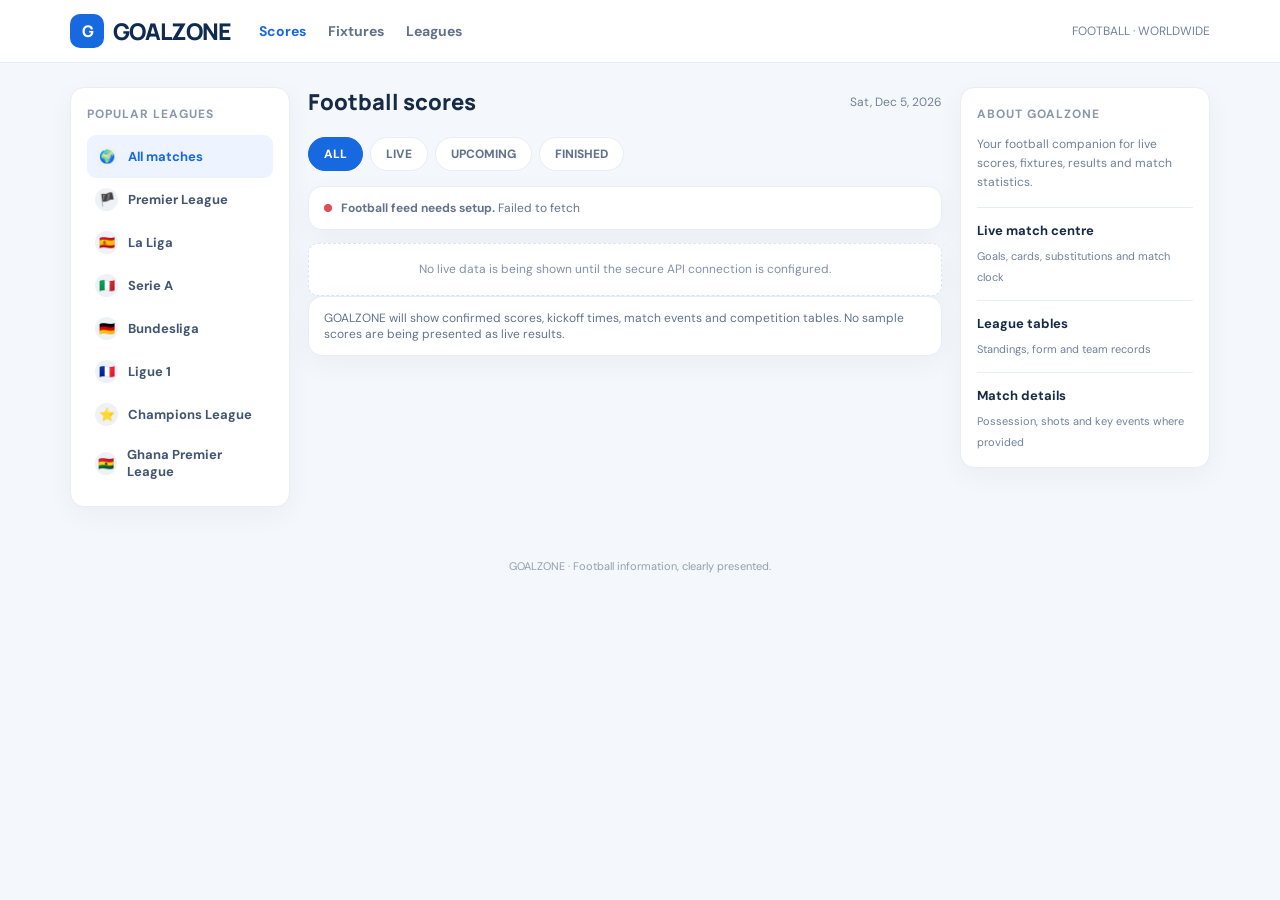
==== goalzone/index.html @ 6859bbc4 "Connect GOALZONE to secure football data feed" ====
<!doctype html>
<html lang="en">
<head>
<meta charset="utf-8"><meta name="viewport" content="width=device-width,initial-scale=1">
<meta name="theme-color" content="#ffffff">
<meta name="description" content="GOALZONE — football scores, fixtures, match events and league tables.">
<title>GOALZONE — Live Football Scores</title>
<link rel="preconnect" href="https://fonts.googleapis.com"><link rel="preconnect" href="https://fonts.gstatic.com" crossorigin>
<link href="https://fonts.googleapis.com/css2?family=DM+Sans:wght@400;500;600;700;800&family=Manrope:wght@600;700;800&display=swap" rel="stylesheet">
<style>
:root{--blue:#1769e0;--navy:#102b52;--ink:#172b46;--muted:#718198;--line:#e7edf5;--bg:#f4f7fb;--white:#fff;--green:#16a36a;--red:#e34d59;--shadow:0 8px 28px #16365d0b}
*{box-sizing:border-box}body{margin:0;background:var(--bg);color:var(--ink);font-family:'DM Sans',sans-serif}button,a{font:inherit}button{cursor:pointer}.top{background:#fff;border-bottom:1px solid var(--line);position:sticky;top:0;z-index:5}.topin{max-width:1180px;margin:auto;padding:14px 20px;display:flex;align-items:center;gap:28px}.logo{display:flex;align-items:center;gap:9px;text-decoration:none;color:var(--navy);font:800 23px Manrope,sans-serif;letter-spacing:-1px}.mark{background:var(--blue);color:white;width:34px;height:34px;border-radius:10px;display:grid;place-items:center;font-size:16px}.nav{display:flex;gap:22px;flex:1}.nav a{color:#61728a;text-decoration:none;font-size:14px;font-weight:700}.nav a.active,.nav a:hover{color:var(--blue)}.topright{font-size:12px;color:var(--muted)}.wrap{max-width:1180px;margin:24px auto;padding:0 20px;display:grid;grid-template-columns:220px minmax(0,1fr) 250px;gap:18px}.panel{background:white;border:1px solid var(--line);border-radius:14px;box-shadow:var(--shadow)}.side{padding:16px;height:max-content}.side h3,.right h3{font-size:12px;color:#8a98aa;letter-spacing:1px;margin:2px 0 13px}.competition{display:flex;align-items:center;gap:10px;padding:10px 8px;border-radius:9px;color:#435671;font-size:13px;font-weight:700;text-decoration:none}.competition:hover,.competition.selected{background:#edf4ff;color:var(--blue)}.flag{width:23px;height:23px;border-radius:50%;background:#eef2f7;display:grid;place-items:center;font-size:13px}.main{min-width:0}.headline{display:flex;align-items:center;justify-content:space-between;margin:0 0 15px}.headline h1{font:800 22px Manrope;margin:0}.date{color:var(--muted);font-size:12px}.tabs{display:flex;gap:7px;overflow:auto;padding:5px 0 15px}.tab{border:1px solid var(--line);background:white;color:#62748c;border-radius:20px;padding:8px 15px;font-size:12px;font-weight:800;white-space:nowrap}.tab.active{background:var(--blue);border-color:var(--blue);color:#fff}.status{padding:13px 15px;display:flex;align-items:center;gap:9px;color:#63748a;font-size:12px;margin-bottom:13px}.dot{width:8px;height:8px;border-radius:50%;background:#f2aa35}.matchgroup{margin-bottom:13px;overflow:hidden}.grouphead{padding:12px 15px;background:#fbfcfe;border-bottom:1px solid var(--line);font-size:12px;font-weight:800;color:#536781;display:flex;justify-content:space-between}.match{display:grid;grid-template-columns:55px minmax(0,1fr) 48px;gap:12px;align-items:center;padding:14px 15px;border-bottom:1px solid #eff2f7}.match:last-child{border:0}.time{text-align:center;font-size:11px;color:#7f8da1}.teams{display:grid;gap:8px}.team{display:flex;align-items:center;gap:9px;font-size:13px;font-weight:700}.crest{width:20px;height:20px;border-radius:50%;background:#edf2f8;display:grid;place-items:center;font-size:11px}.score{text-align:right;font:800 14px Manrope;line-height:1.8}.muted{color:#9aa6b5}.right{padding:16px;height:max-content}.empty{padding:16px;border:1px dashed #dce5f0;border-radius:10px;text-align:center;color:#8291a5;font-size:12px;line-height:1.6}.right p{font-size:12px;color:var(--muted);line-height:1.6}.feature{border-top:1px solid var(--line);padding-top:14px;margin-top:14px}.feature b{display:block;font-size:13px;margin-bottom:5px}.feature span{font-size:11px;color:var(--muted)}footer{text-align:center;color:#94a1b1;font-size:11px;padding:28px}
@media(max-width:900px){.wrap{grid-template-columns:190px minmax(0,1fr)}.right{display:none}}@media(max-width:620px){.topin{padding:11px 14px;gap:14px}.nav{gap:14px}.nav a{font-size:12px}.topright{display:none}.wrap{display:block;margin:16px auto;padding:0 12px}.side{display:none}.headline h1{font-size:19px}.match{padding:13px 10px;grid-template-columns:45px minmax(0,1fr) 38px;gap:8px}.team{font-size:12px}.status{font-size:11px}.right{display:block;margin-top:14px}}
</style>
</head>
<body>
<header class="top"><div class="topin"><a class="logo" href="#"><span class="mark">G</span>GOALZONE</a><nav class="nav"><a class="active" href="#scores">Scores</a><a href="#fixtures">Fixtures</a><a href="#leagues">Leagues</a></nav><span class="topright">FOOTBALL · WORLDWIDE</span></div></header>
<div class="wrap" id="scores">
<aside class="panel side" id="leagues"><h3>POPULAR LEAGUES</h3>
<a class="competition selected" href="#scores"><span class="flag">🌍</span>All matches</a>
<a class="competition" href="#scores"><span class="flag">🏴</span>Premier League</a>
<a class="competition" href="#scores"><span class="flag">🇪🇸</span>La Liga</a>
<a class="competition" href="#scores"><span class="flag">🇮🇹</span>Serie A</a>
<a class="competition" href="#scores"><span class="flag">🇩🇪</span>Bundesliga</a>
<a class="competition" href="#scores"><span class="flag">🇫🇷</span>Ligue 1</a>
<a class="competition" href="#scores"><span class="flag">⭐</span>Champions League</a>
<a class="competition" href="#scores"><span class="flag">🇬🇭</span>Ghana Premier League</a>
</aside>
<main class="main"><div class="headline"><h1>Football scores</h1><span class="date" id="today"></span></div>
<div class="tabs"><button class="tab active">ALL</button><button class="tab">LIVE</button><button class="tab">UPCOMING</button><button class="tab">FINISHED</button></div>
<div class="panel status" id="feedStatus"><span class="dot"></span><span><b>Connecting to football data…</b> Please wait.</span></div>
<section id="fixtureList"><div class="panel matchgroup"><div class="grouphead">⚽ MATCH CENTRE</div><div class="match"><div class="time">—</div><div class="teams"><div class="team">Loading verified fixtures…</div></div><div class="score muted">—</div></div></div></section>
<div class="panel status">GOALZONE will show confirmed scores, kickoff times, match events and competition tables. No sample scores are being presented as live results.</div>
</main>
<aside class="panel right"><h3>ABOUT GOALZONE</h3><p>Your football companion for live scores, fixtures, results and match statistics.</p><div class="feature"><b>Live match centre</b><span>Goals, cards, substitutions and match clock</span></div><div class="feature"><b>League tables</b><span>Standings, form and team records</span></div><div class="feature"><b>Match details</b><span>Possession, shots and key events where provided</span></div></aside>
</div>
<footer>GOALZONE · Football information, clearly presented.</footer>
<script>
const API_URL='https://qusfqdtnfxbbubcekroc.supabase.co/functions/v1/goalzone-football';
const today=new Date().toLocaleDateString('en-CA');
document.getElementById('today').textContent=new Intl.DateTimeFormat(undefined,{weekday:'short',day:'numeric',month:'short',year:'numeric'}).format(new Date());
let activeFilter='ALL', allFixtures=[];
const statusBox=document.getElementById('feedStatus'), list=document.getElementById('fixtureList');
function safe(s){return String(s??'').replace(/[&<>"']/g,c=>({'&':'&amp;','<':'&lt;','>':'&gt;','"':'&quot;',"'":'&#39;'}[c]));}
function isLive(x){return ['1H','HT','2H','ET','P','LIVE','INT'].includes(x.fixture?.status?.short);}
function isFinished(x){return ['FT','AET','PEN'].includes(x.fixture?.status?.short);}
function isUpcoming(x){return ['NS','TBD'].includes(x.fixture?.status?.short);}
function render(){
 const rows=allFixtures.filter(x=>activeFilter==='ALL'||(activeFilter==='LIVE'&&isLive(x))||(activeFilter==='FINISHED'&&isFinished(x))||(activeFilter==='UPCOMING'&&isUpcoming(x)));
 if(!rows.length){list.innerHTML='<div class="panel empty">No matches found for this filter today.</div>';return;}
 const groups=new Map();
 rows.forEach(x=>{const name=x.league?.name||'Football';if(!groups.has(name))groups.set(name,[]);groups.get(name).push(x)});
 list.innerHTML=[...groups.entries()].map(([league,matches])=>'<section class="panel matchgroup"><div class="grouphead"><span>'+safe(league)+'</span><span>'+matches.length+' MATCH'+(matches.length===1?'':'ES')+'</span></div>'+matches.map(x=>{
 const status=x.fixture?.status?.short||'—', elapsed=x.fixture?.status?.elapsed, live=isLive(x), finished=isFinished(x);
 const time=live?(elapsed!=null?elapsed+"'":status):finished?'FT':new Date(x.fixture.date).toLocaleTimeString([], {hour:'2-digit',minute:'2-digit'});
 const home=x.teams?.home||{},away=x.teams?.away||{},goals=x.goals||{};
 return '<div class="match"><div class="time">'+safe(time)+'</div><div class="teams"><div class="team"><span class="crest">'+(home.logo?'<img alt="" src="'+safe(home.logo)+'" style="width:20px;height:20px;object-fit:contain">':'⚽')+'</span>'+safe(home.name)+'</div><div class="team"><span class="crest">'+(away.logo?'<img alt="" src="'+safe(away.logo)+'" style="width:20px;height:20px;object-fit:contain">':'⚽')+'</span>'+safe(away.name)+'</div></div><div class="score">'+(goals.home??'—')+'<br>'+(goals.away??'—')+'</div></div>';
 }).join('')+'</section>').join('');
}
async function load(){
 statusBox.innerHTML='<span class="dot"></span><span><b>Loading verified football data…</b></span>';
 try{
  const r=await fetch(API_URL+'?endpoint=fixtures&date='+encodeURIComponent(today));
  const data=await r.json();
  if(!r.ok||data.errors&&Object.keys(data.errors).length)throw new Error(data.error||JSON.stringify(data.errors));
  allFixtures=Array.isArray(data.response)?data.response:[];
  const count=allFixtures.length;
  statusBox.innerHTML='<span class="dot" style="background:#16a36a"></span><span><b>Football data connected.</b> '+count+' match'+(count===1?'':'es')+' returned for today. Scores are from API-Football.</span>';
  render();
 }catch(e){
  statusBox.innerHTML='<span class="dot" style="background:#e34d59"></span><span><b>Football feed needs setup.</b> '+safe(e.message||'Please check the API key and try again.')+'</span>';
  list.innerHTML='<div class="panel empty">No live data is being shown until the secure API connection is configured.</div>';
 }
}
document.querySelectorAll('.tab').forEach(b=>b.addEventListener('click',()=>{document.querySelectorAll('.tab').forEach(x=>x.classList.remove('active'));b.classList.add('active');activeFilter=b.textContent.trim();render();}));
load();
setInterval(load,60000);
</script>
</body></html>
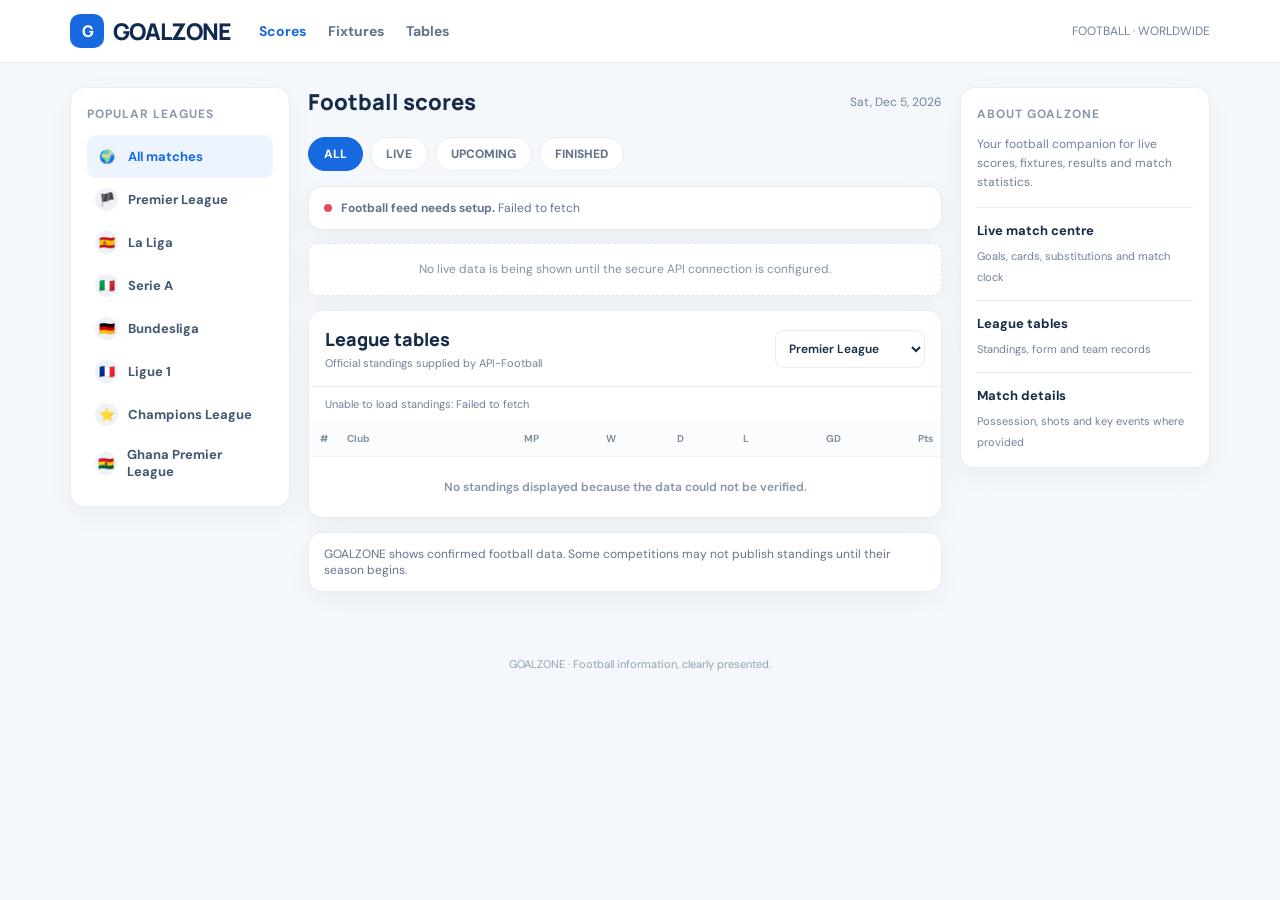
==== commit 6c07a292: "Add live league standings tables" ====
--- a/goalzone/index.html
+++ b/goalzone/index.html
@@ -11,10 +11,15 @@
 :root{--blue:#1769e0;--navy:#102b52;--ink:#172b46;--muted:#718198;--line:#e7edf5;--bg:#f4f7fb;--white:#fff;--green:#16a36a;--red:#e34d59;--shadow:0 8px 28px #16365d0b}
 *{box-sizing:border-box}body{margin:0;background:var(--bg);color:var(--ink);font-family:'DM Sans',sans-serif}button,a{font:inherit}button{cursor:pointer}.top{background:#fff;border-bottom:1px solid var(--line);position:sticky;top:0;z-index:5}.topin{max-width:1180px;margin:auto;padding:14px 20px;display:flex;align-items:center;gap:28px}.logo{display:flex;align-items:center;gap:9px;text-decoration:none;color:var(--navy);font:800 23px Manrope,sans-serif;letter-spacing:-1px}.mark{background:var(--blue);color:white;width:34px;height:34px;border-radius:10px;display:grid;place-items:center;font-size:16px}.nav{display:flex;gap:22px;flex:1}.nav a{color:#61728a;text-decoration:none;font-size:14px;font-weight:700}.nav a.active,.nav a:hover{color:var(--blue)}.topright{font-size:12px;color:var(--muted)}.wrap{max-width:1180px;margin:24px auto;padding:0 20px;display:grid;grid-template-columns:220px minmax(0,1fr) 250px;gap:18px}.panel{background:white;border:1px solid var(--line);border-radius:14px;box-shadow:var(--shadow)}.side{padding:16px;height:max-content}.side h3,.right h3{font-size:12px;color:#8a98aa;letter-spacing:1px;margin:2px 0 13px}.competition{display:flex;align-items:center;gap:10px;padding:10px 8px;border-radius:9px;color:#435671;font-size:13px;font-weight:700;text-decoration:none}.competition:hover,.competition.selected{background:#edf4ff;color:var(--blue)}.flag{width:23px;height:23px;border-radius:50%;background:#eef2f7;display:grid;place-items:center;font-size:13px}.main{min-width:0}.headline{display:flex;align-items:center;justify-content:space-between;margin:0 0 15px}.headline h1{font:800 22px Manrope;margin:0}.date{color:var(--muted);font-size:12px}.tabs{display:flex;gap:7px;overflow:auto;padding:5px 0 15px}.tab{border:1px solid var(--line);background:white;color:#62748c;border-radius:20px;padding:8px 15px;font-size:12px;font-weight:800;white-space:nowrap}.tab.active{background:var(--blue);border-color:var(--blue);color:#fff}.status{padding:13px 15px;display:flex;align-items:center;gap:9px;color:#63748a;font-size:12px;margin-bottom:13px}.dot{width:8px;height:8px;border-radius:50%;background:#f2aa35}.matchgroup{margin-bottom:13px;overflow:hidden}.grouphead{padding:12px 15px;background:#fbfcfe;border-bottom:1px solid var(--line);font-size:12px;font-weight:800;color:#536781;display:flex;justify-content:space-between}.match{display:grid;grid-template-columns:55px minmax(0,1fr) 48px;gap:12px;align-items:center;padding:14px 15px;border-bottom:1px solid #eff2f7}.match:last-child{border:0}.time{text-align:center;font-size:11px;color:#7f8da1}.teams{display:grid;gap:8px}.team{display:flex;align-items:center;gap:9px;font-size:13px;font-weight:700}.crest{width:20px;height:20px;border-radius:50%;background:#edf2f8;display:grid;place-items:center;font-size:11px}.score{text-align:right;font:800 14px Manrope;line-height:1.8}.muted{color:#9aa6b5}.right{padding:16px;height:max-content}.empty{padding:16px;border:1px dashed #dce5f0;border-radius:10px;text-align:center;color:#8291a5;font-size:12px;line-height:1.6}.right p{font-size:12px;color:var(--muted);line-height:1.6}.feature{border-top:1px solid var(--line);padding-top:14px;margin-top:14px}.feature b{display:block;font-size:13px;margin-bottom:5px}.feature span{font-size:11px;color:var(--muted)}footer{text-align:center;color:#94a1b1;font-size:11px;padding:28px}
 @media(max-width:900px){.wrap{grid-template-columns:190px minmax(0,1fr)}.right{display:none}}@media(max-width:620px){.topin{padding:11px 14px;gap:14px}.nav{gap:14px}.nav a{font-size:12px}.topright{display:none}.wrap{display:block;margin:16px auto;padding:0 12px}.side{display:none}.headline h1{font-size:19px}.match{padding:13px 10px;grid-template-columns:45px minmax(0,1fr) 38px;gap:8px}.team{font-size:12px}.status{font-size:11px}.right{display:block;margin-top:14px}}
+
+.match[data-fixture-id]{cursor:pointer}.match[data-fixture-id]:hover{background:#f7faff}
+.detail-backdrop{position:fixed;inset:0;background:#102b5277;z-index:20;display:none;align-items:center;justify-content:center;padding:16px}.detail-backdrop.open{display:flex}.detail-modal{width:min(720px,100%);max-height:88vh;overflow:auto;background:#fff;border-radius:16px}.detail-head{position:sticky;top:0;background:#fff;border-bottom:1px solid var(--line);padding:16px;display:flex;justify-content:space-between;align-items:center}.detail-head h2{font:800 17px Manrope;margin:0}.detail-close{border:0;border-radius:50%;width:34px;height:34px;font-size:20px}.detail-content{padding:16px}.detail-score{display:flex;justify-content:space-around;align-items:center;text-align:center;padding:12px 0 20px}.detail-team{flex:1;font-weight:800;font-size:14px}.detail-team img{display:block;width:38px;height:38px;object-fit:contain;margin:0 auto 7px}.detail-goals{font:800 26px Manrope}.detail-section{border-top:1px solid var(--line);padding:14px 0}.detail-section h3{font:800 12px Manrope;color:#536781;margin:0 0 10px;text-transform:uppercase}.detail-row{display:flex;justify-content:space-between;gap:12px;padding:7px 0;font-size:12px;color:#52647d}.detail-empty{color:#8795a8;font-size:12px;padding:8px 0}.statline{display:grid;grid-template-columns:1fr 2fr 1fr;gap:10px;align-items:center;padding:7px 0;font-size:12px}.statbar{height:6px;background:#edf2f8;border-radius:8px;overflow:hidden;display:flex}.statbar span:first-child{background:var(--blue)}.statbar span:last-child{background:#9eb4d2}
+
+.table-panel{margin:14px 0;overflow:hidden}.table-heading{padding:16px;display:flex;justify-content:space-between;align-items:center;gap:12px;border-bottom:1px solid var(--line)}.table-heading h2{font:800 18px Manrope;margin:0}.table-heading p{font-size:11px;color:var(--muted);margin:5px 0 0}.table-heading select{max-width:52%;border:1px solid var(--line);border-radius:9px;padding:9px;background:#fff;color:var(--ink);font:600 12px 'DM Sans',sans-serif}.table-scroll{overflow-x:auto}.standings{width:100%;border-collapse:collapse;font-size:12px;white-space:nowrap}.standings th{background:#fbfcfe;color:#8290a3;font-size:10px;padding:11px 8px;text-align:right}.standings th:nth-child(1),.standings td:nth-child(1){text-align:center;width:30px}.standings th:nth-child(2),.standings td:nth-child(2){text-align:left}.standings td{padding:11px 8px;border-top:1px solid #eff2f7;text-align:right;font-weight:600}.club-cell{display:flex;align-items:center;gap:8px;min-width:130px}.club-cell img{width:20px;height:20px;object-fit:contain}.table-status{padding:10px 16px;color:var(--muted);font-size:11px}.table-empty{text-align:center!important;color:#8795a8;padding:22px!important}.standings tr:hover td{background:#f8faff}
 </style>
 </head>
 <body>
-<header class="top"><div class="topin"><a class="logo" href="#"><span class="mark">G</span>GOALZONE</a><nav class="nav"><a class="active" href="#scores">Scores</a><a href="#fixtures">Fixtures</a><a href="#leagues">Leagues</a></nav><span class="topright">FOOTBALL · WORLDWIDE</span></div></header>
+<header class="top"><div class="topin"><a class="logo" href="#"><span class="mark">G</span>GOALZONE</a><nav class="nav"><a class="active" href="#scores">Scores</a><a href="#fixtures">Fixtures</a><a href="#tables">Tables</a></nav><span class="topright">FOOTBALL · WORLDWIDE</span></div></header>
 <div class="wrap" id="scores">
 <aside class="panel side" id="leagues"><h3>POPULAR LEAGUES</h3>
 <a class="competition selected" href="#scores"><span class="flag">🌍</span>All matches</a>
@@ -30,11 +35,17 @@
 <div class="tabs"><button class="tab active">ALL</button><button class="tab">LIVE</button><button class="tab">UPCOMING</button><button class="tab">FINISHED</button></div>
 <div class="panel status" id="feedStatus"><span class="dot"></span><span><b>Connecting to football data…</b> Please wait.</span></div>
 <section id="fixtureList"><div class="panel matchgroup"><div class="grouphead">⚽ MATCH CENTRE</div><div class="match"><div class="time">—</div><div class="teams"><div class="team">Loading verified fixtures…</div></div><div class="score muted">—</div></div></div></section>
-<div class="panel status">GOALZONE will show confirmed scores, kickoff times, match events and competition tables. No sample scores are being presented as live results.</div>
+
+<section id="tables" class="panel table-panel">
+ <div class="table-heading"><div><h2>League tables</h2><p>Official standings supplied by API-Football</p></div><select id="leagueSelect" aria-label="Choose league"><option value="39">Premier League</option><option value="140">La Liga</option><option value="135">Serie A</option><option value="78">Bundesliga</option><option value="61">Ligue 1</option><option value="2">Champions League</option></select></div>
+ <div id="tableStatus" class="table-status">Choose a competition to load its standings.</div>
+ <div class="table-scroll"><table class="standings"><thead><tr><th>#</th><th>Club</th><th>MP</th><th>W</th><th>D</th><th>L</th><th>GD</th><th>Pts</th></tr></thead><tbody id="tableBody"><tr><td colspan="8" class="table-empty">Loading league standings…</td></tr></tbody></table></div>
+</section>
+<div class="panel status">GOALZONE shows confirmed football data. Some competitions may not publish standings until their season begins.</div>
 </main>
 <aside class="panel right"><h3>ABOUT GOALZONE</h3><p>Your football companion for live scores, fixtures, results and match statistics.</p><div class="feature"><b>Live match centre</b><span>Goals, cards, substitutions and match clock</span></div><div class="feature"><b>League tables</b><span>Standings, form and team records</span></div><div class="feature"><b>Match details</b><span>Possession, shots and key events where provided</span></div></aside>
 </div>
-<footer>GOALZONE · Football information, clearly presented.</footer>
+<div class="detail-backdrop" id="detailBackdrop" role="dialog" aria-modal="true"><div class="detail-modal"><div class="detail-head"><h2 id="detailTitle">Match centre</h2><button class="detail-close" id="detailClose" aria-label="Close">×</button></div><div class="detail-content" id="detailContent">Loading…</div></div></div><footer>GOALZONE · Football information, clearly presented.</footer>
 <script>
 const API_URL='https://qusfqdtnfxbbubcekroc.supabase.co/functions/v1/goalzone-football';
 const today=new Date().toLocaleDateString('en-CA');
@@ -54,7 +65,7 @@
  const status=x.fixture?.status?.short||'—', elapsed=x.fixture?.status?.elapsed, live=isLive(x), finished=isFinished(x);
  const time=live?(elapsed!=null?elapsed+"'":status):finished?'FT':new Date(x.fixture.date).toLocaleTimeString([], {hour:'2-digit',minute:'2-digit'});
  const home=x.teams?.home||{},away=x.teams?.away||{},goals=x.goals||{};
- return '<div class="match"><div class="time">'+safe(time)+'</div><div class="teams"><div class="team"><span class="crest">'+(home.logo?'<img alt="" src="'+safe(home.logo)+'" style="width:20px;height:20px;object-fit:contain">':'⚽')+'</span>'+safe(home.name)+'</div><div class="team"><span class="crest">'+(away.logo?'<img alt="" src="'+safe(away.logo)+'" style="width:20px;height:20px;object-fit:contain">':'⚽')+'</span>'+safe(away.name)+'</div></div><div class="score">'+(goals.home??'—')+'<br>'+(goals.away??'—')+'</div></div>';
+ return '<div class="match" role="button" tabindex="0" data-fixture-id="'+safe(x.fixture?.id)+'"><div class="time">'+safe(time)+'</div><div class="teams"><div class="team"><span class="crest">'+(home.logo?'<img alt="" src="'+safe(home.logo)+'" style="width:20px;height:20px;object-fit:contain">':'⚽')+'</span>'+safe(home.name)+'</div><div class="team"><span class="crest">'+(away.logo?'<img alt="" src="'+safe(away.logo)+'" style="width:20px;height:20px;object-fit:contain">':'⚽')+'</span>'+safe(away.name)+'</div></div><div class="score">'+(goals.home??'—')+'<br>'+(goals.away??'—')+'</div></div>';
  }).join('')+'</section>').join('');
 }
 async function load(){
@@ -72,8 +83,52 @@
   list.innerHTML='<div class="panel empty">No live data is being shown until the secure API connection is configured.</div>';
  }
 }
+
+const backdrop=document.getElementById('detailBackdrop'),detailContent=document.getElementById('detailContent'),detailTitle=document.getElementById('detailTitle');
+function closeDetails(){backdrop.classList.remove('open');}
+document.getElementById('detailClose').addEventListener('click',closeDetails);
+backdrop.addEventListener('click',e=>{if(e.target===backdrop)closeDetails();});
+document.addEventListener('keydown',e=>{if(e.key==='Escape')closeDetails();});
+async function detailApi(endpoint,id){const r=await fetch(API_URL+'?endpoint='+endpoint+'&fixture='+encodeURIComponent(id));const d=await r.json();if(!r.ok||d.errors&&Object.keys(d.errors).length)throw new Error('Unavailable');return Array.isArray(d.response)?d.response:[];}
+function section(title,body){return '<section class="detail-section"><h3>'+safe(title)+'</h3>'+body+'</section>';}
+async function openDetails(id){
+ const m=allFixtures.find(x=>String(x.fixture?.id)===String(id));if(!m)return;
+ const h=m.teams?.home||{},a=m.teams?.away||{},g=m.goals||{};
+ detailTitle.textContent=(h.name||'Home')+' vs '+(a.name||'Away');backdrop.classList.add('open');
+ const score='<div class="detail-score"><div class="detail-team">'+(h.logo?'<img src="'+safe(h.logo)+'" alt="">':'')+safe(h.name)+'</div><div class="detail-goals">'+(g.home??'—')+' : '+(g.away??'—')+'<div class="detail-empty">'+safe(m.fixture?.status?.long||'')+'</div></div><div class="detail-team">'+(a.logo?'<img src="'+safe(a.logo)+'" alt="">':'')+safe(a.name)+'</div></div>';
+ detailContent.innerHTML=score+'<div class="detail-empty">Loading match events, statistics and lineups…</div>';
+ const rs=await Promise.allSettled([detailApi('fixtures/events',id),detailApi('fixtures/statistics',id),detailApi('fixtures/lineups',id)]);
+ let html=score;
+ if(rs[0].status==='fulfilled'){const ev=rs[0].value;html+=section('Match events',ev.length?ev.map(e=>'<div class="detail-row"><b>'+safe(e.time?.elapsed??'')+'\'</b><span>'+safe(e.team?.name||'')+' · '+safe(e.player?.name||'')+' · '+safe(e.detail||e.type||'')+'</span></div>').join(''):'<div class="detail-empty">No events available yet.</div>');}else html+=section('Match events','<div class="detail-empty">Events unavailable.</div>');
+ if(rs[1].status==='fulfilled'){const s=rs[1].value;if(s.length){const l=s[0].statistics||[],r=s[1]?.statistics||[];const keys=[...new Set([...l.map(x=>x.type),...r.map(x=>x.type)])];html+=section('Match statistics',keys.map(k=>'<div class="detail-row"><span>'+safe(k)+'</span><b>'+safe(l.find(x=>x.type===k)?.value??'—')+' – '+safe(r.find(x=>x.type===k)?.value??'—')+'</b></div>').join(''));}else html+=section('Match statistics','<div class="detail-empty">Statistics not available yet.</div>');}else html+=section('Match statistics','<div class="detail-empty">Statistics unavailable.</div>');
+ if(rs[2].status==='fulfilled'){const ls=rs[2].value;html+=section('Lineups',ls.length?ls.map(t=>'<div class="detail-row"><b>'+safe(t.team?.name||'Team')+'</b><span>'+safe(t.formation||'')+'</span></div><div class="detail-row"><span>'+safe((t.startXI||[]).map(p=>p.player?.name).filter(Boolean).join(', ')||'Starting lineup unavailable')+'</span></div>').join(''):'<div class="detail-empty">Lineups not available yet.</div>');}else html+=section('Lineups','<div class="detail-empty">Lineups unavailable.</div>');
+ detailContent.innerHTML=html;
+}
+list.addEventListener('click',e=>{const row=e.target.closest('[data-fixture-id]');if(row)openDetails(row.dataset.fixtureId);});
+list.addEventListener('keydown',e=>{const row=e.target.closest('[data-fixture-id]');if(row&&(e.key==='Enter'||e.key===' ')){e.preventDefault();openDetails(row.dataset.fixtureId);}});
+
 document.querySelectorAll('.tab').forEach(b=>b.addEventListener('click',()=>{document.querySelectorAll('.tab').forEach(x=>x.classList.remove('active'));b.classList.add('active');activeFilter=b.textContent.trim();render();}));
+
+const leagueSelect=document.getElementById('leagueSelect'),tableBody=document.getElementById('tableBody'),tableStatus=document.getElementById('tableStatus');
+async function loadStandings(){
+ const league=leagueSelect.value,season=new Date().getFullYear();
+ tableStatus.textContent='Loading verified standings…';
+ tableBody.innerHTML='<tr><td colspan="8" class="table-empty">Loading…</td></tr>';
+ try{
+  const r=await fetch(API_URL+'?endpoint=standings&league='+encodeURIComponent(league)+'&season='+season);
+  const d=await r.json();
+  if(!r.ok||d.errors&&Object.keys(d.errors).length)throw new Error(d.error||'Standings could not be loaded.');
+  const groups=d.response?.[0]?.league?.standings||[];
+  const rows=groups.flat();
+  if(!rows.length){tableStatus.textContent='No published standings were returned for this competition and season.';tableBody.innerHTML='<tr><td colspan="8" class="table-empty">Standings are not available yet.</td></tr>';return;}
+  const leagueName=d.response?.[0]?.league?.name||leagueSelect.options[leagueSelect.selectedIndex].text;
+  tableStatus.textContent=leagueName+' · '+season+' season · '+rows.length+' clubs';
+  tableBody.innerHTML=rows.map(t=>'<tr><td>'+safe(t.rank)+'</td><td><div class="club-cell">'+(t.team?.logo?'<img src="'+safe(t.team.logo)+'" alt="">':'')+'<span>'+safe(t.team?.name||'Unknown club')+'</span></div></td><td>'+safe(t.all?.played??'—')+'</td><td>'+safe(t.all?.win??'—')+'</td><td>'+safe(t.all?.draw??'—')+'</td><td>'+safe(t.all?.lose??'—')+'</td><td>'+safe(t.goalsDiff??'—')+'</td><td><b>'+safe(t.points??'—')+'</b></td></tr>').join('');
+ }catch(e){tableStatus.textContent='Unable to load standings: '+(e.message||'Please try again.');tableBody.innerHTML='<tr><td colspan="8" class="table-empty">No standings displayed because the data could not be verified.</td></tr>';}
+}
+leagueSelect.addEventListener('change',loadStandings);
+
 load();
-setInterval(load,60000);
+loadStandings();
 </script>
 </body></html>
